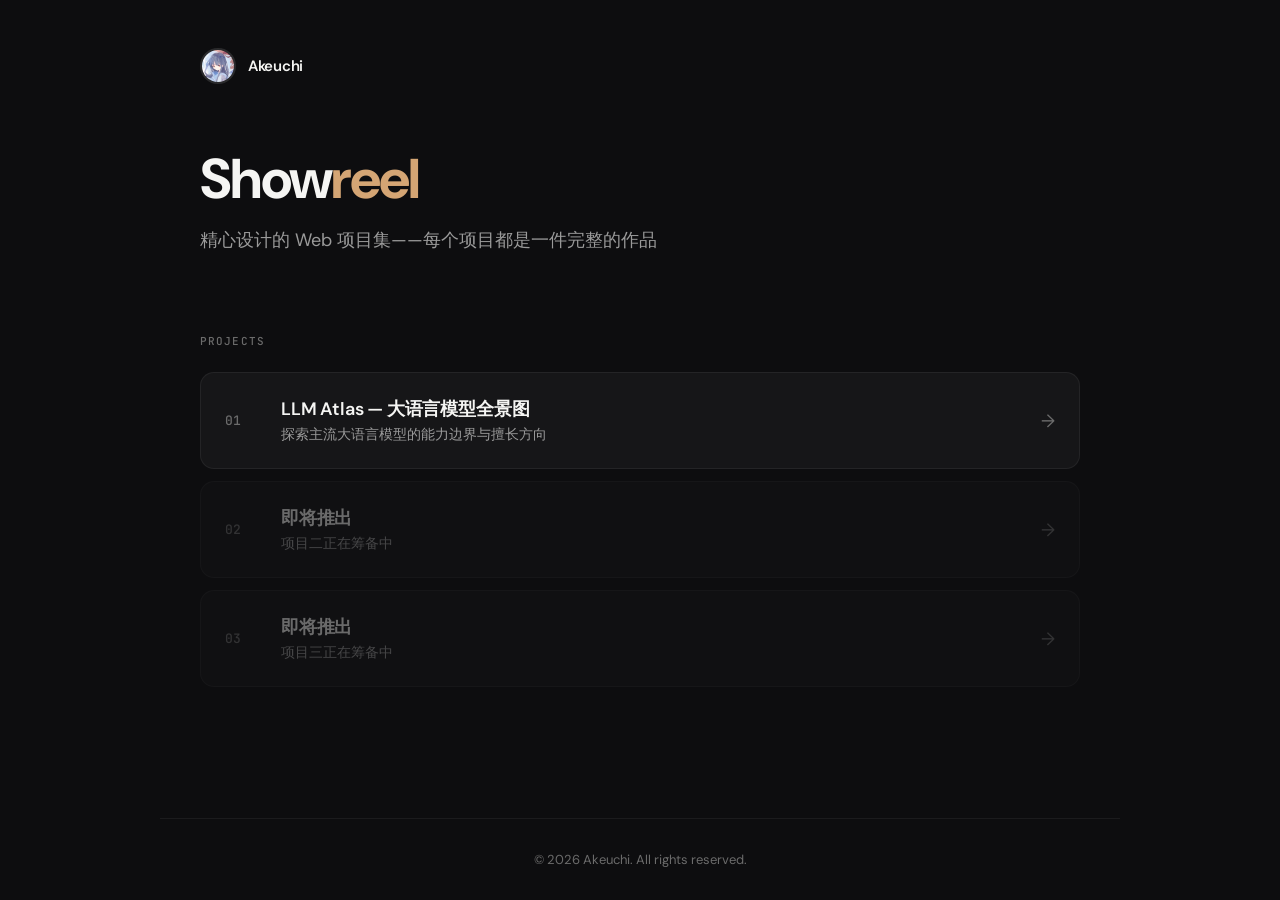
==== index.html @ cb8dd4aa "feat: add LLM Atlas showcase with model data, comparison, and use cases" ====
<!DOCTYPE html>
<html lang="zh-CN">
<head>
  <meta charset="UTF-8">
  <meta name="viewport" content="width=device-width, initial-scale=1.0">
  <title>Akeuchi — Showreel</title>
  <meta name="description" content="Akeuchi 的项目展示集">
  <link rel="preconnect" href="https://fonts.googleapis.com">
  <link rel="preconnect" href="https://fonts.gstatic.com" crossorigin>
  <link href="https://fonts.googleapis.com/css2?family=DM+Sans:opsz,wght@9..40,400;9..40,500;9..40,600;9..40,700&family=JetBrains+Mono:wght@400;500&display=swap" rel="stylesheet">
  <style>
    :root {
      --ground: #0D0D0F;
      --surface-1: #161618;
      --surface-2: #1E1E21;
      --border: rgba(255,255,255,0.06);
      --border-hover: rgba(255,255,255,0.12);
      --text-primary: #F5F5F3;
      --text-secondary: #9A9A9A;
      --text-muted: #6B6B6B;
      --accent: #D4A574;
      --font: 'DM Sans', -apple-system, sans-serif;
      --mono: 'JetBrains Mono', monospace;
      --r-md: 10px;
      --r-lg: 14px;
    }

    *, *::before, *::after { box-sizing: border-box; margin: 0; padding: 0; }

    html { scroll-behavior: smooth; }

    body {
      font-family: var(--font);
      color: var(--text-primary);
      background: var(--ground);
      -webkit-font-smoothing: antialiased;
      min-height: 100vh;
      display: flex;
      flex-direction: column;
    }

    ::selection { background: var(--accent); color: var(--ground); }

    /* Header */
    .header {
      padding: 48px 40px 0;
      max-width: 960px;
      margin: 0 auto;
      width: 100%;
    }

    .header__brand {
      display: flex;
      align-items: center;
      gap: 12px;
      margin-bottom: 64px;
    }

    .header__brand-icon {
      width: 36px;
      height: 36px;
      border-radius: 50%;
      overflow: hidden;
      flex-shrink: 0;
      border: 2px solid var(--border-hover);
    }

    .header__brand-icon img {
      width: 100%;
      height: 100%;
      object-fit: cover;
      display: block;
    }

    .header__brand-name {
      font-size: 15px;
      font-weight: 600;
      letter-spacing: -0.02em;
    }

    .header__hero {
      margin-bottom: 80px;
    }

    .header__title {
      font-size: clamp(36px, 6vw, 56px);
      font-weight: 700;
      letter-spacing: -0.03em;
      line-height: 1.1;
      margin-bottom: 16px;
    }

    .header__title span {
      color: var(--accent);
    }

    .header__subtitle {
      font-size: 18px;
      color: var(--text-secondary);
      max-width: 480px;
      line-height: 1.6;
    }

    /* Projects */
    .projects {
      flex: 1;
      padding: 0 40px 80px;
      max-width: 960px;
      margin: 0 auto;
      width: 100%;
    }

    .projects__label {
      font-family: var(--mono);
      font-size: 11px;
      font-weight: 500;
      color: var(--text-muted);
      text-transform: uppercase;
      letter-spacing: 0.1em;
      margin-bottom: 24px;
    }

    .project-link {
      display: flex;
      align-items: center;
      gap: 24px;
      padding: 24px;
      background: var(--surface-1);
      border: 1px solid var(--border);
      border-radius: var(--r-lg);
      text-decoration: none;
      color: inherit;
      transition: all 0.35s cubic-bezier(0.22, 1, 0.36, 1);
      margin-bottom: 12px;
    }

    .project-link:hover {
      border-color: var(--border-hover);
      transform: translateY(-2px);
      box-shadow: 0 4px 12px rgba(0,0,0,0.25);
    }

    .project-link__number {
      font-family: var(--mono);
      font-size: 13px;
      font-weight: 500;
      color: var(--text-muted);
      width: 32px;
      flex-shrink: 0;
    }

    .project-link__info { flex: 1; }

    .project-link__title {
      font-size: 18px;
      font-weight: 600;
      letter-spacing: -0.01em;
      margin-bottom: 4px;
    }

    .project-link__desc {
      font-size: 14px;
      color: var(--text-secondary);
    }

    .project-link__arrow {
      color: var(--text-muted);
      font-size: 18px;
      transition: transform 0.2s ease;
    }

    .project-link:hover .project-link__arrow {
      transform: translateX(4px);
      color: var(--accent);
    }

    /* Footer */
    .footer {
      padding: 32px 40px;
      border-top: 1px solid var(--border);
      text-align: center;
      font-size: 13px;
      color: var(--text-muted);
      max-width: 960px;
      margin: 0 auto;
      width: 100%;
    }

    @media (max-width: 768px) {
      .header { padding: 32px 20px 0; }
      .projects { padding: 0 20px 60px; }
      .footer { padding: 24px 20px; }
      .project-link { padding: 16px; gap: 16px; }
    }
  </style>
</head>
<body>

  <header class="header">
    <div class="header__brand">
      <div class="header__brand-icon">
        <img src="assets/images/119046579.jpg" alt="Akeuchi">
      </div>
      <span class="header__brand-name">Akeuchi</span>
    </div>
    <div class="header__hero">
      <h1 class="header__title">Show<span>reel</span></h1>
      <p class="header__subtitle">精心设计的 Web 项目集——每个项目都是一件完整的作品</p>
    </div>
  </header>

  <main class="projects">
    <div class="projects__label">Projects</div>

    <a href="projects/01-llm-showcase/index.html" class="project-link">
      <span class="project-link__number">01</span>
      <div class="project-link__info">
        <div class="project-link__title">LLM Atlas — 大语言模型全景图</div>
        <div class="project-link__desc">探索主流大语言模型的能力边界与擅长方向</div>
      </div>
      <span class="project-link__arrow">&rarr;</span>
    </a>

    <a href="#project-2" class="project-link" style="opacity: 0.4; pointer-events: none;">
      <span class="project-link__number">02</span>
      <div class="project-link__info">
        <div class="project-link__title">即将推出</div>
        <div class="project-link__desc">项目二正在筹备中</div>
      </div>
      <span class="project-link__arrow">&rarr;</span>
    </a>

    <a href="#project-3" class="project-link" style="opacity: 0.4; pointer-events: none;">
      <span class="project-link__number">03</span>
      <div class="project-link__info">
        <div class="project-link__title">即将推出</div>
        <div class="project-link__desc">项目三正在筹备中</div>
      </div>
      <span class="project-link__arrow">&rarr;</span>
    </a>
  </main>

  <footer class="footer">
    &copy; 2026 Akeuchi. All rights reserved.
  </footer>

</body>
</html>
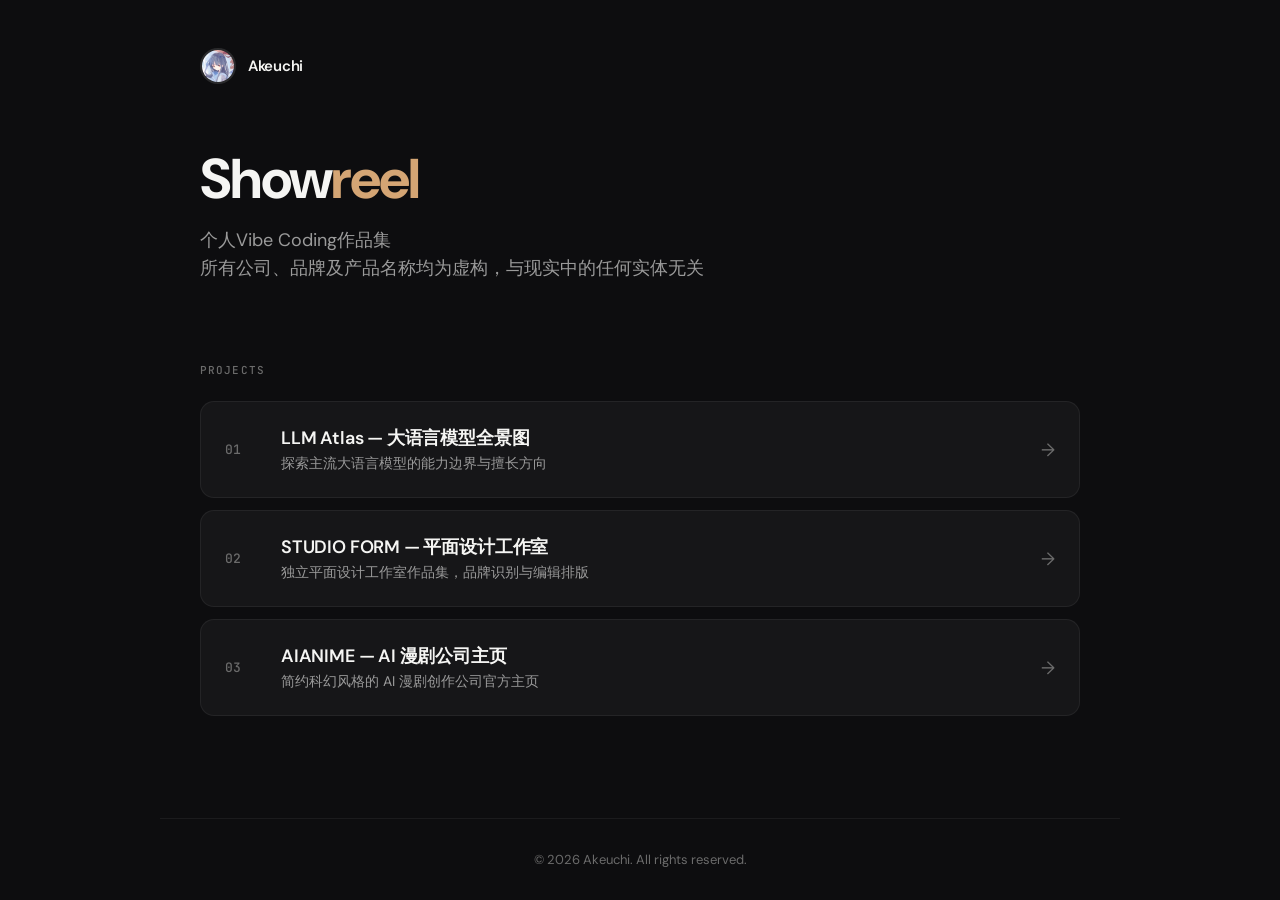
==== commit 30947cf0: "feat: add initial HTML structure and JavaScript for STUDIO FORM graphic design project" ====
--- a/index.html
+++ b/index.html
@@ -97,7 +97,7 @@
     .header__subtitle {
       font-size: 18px;
       color: var(--text-secondary);
-      max-width: 480px;
+      max-width: 600px;
       line-height: 1.6;
     }
 
@@ -205,7 +205,7 @@
     </div>
     <div class="header__hero">
       <h1 class="header__title">Show<span>reel</span></h1>
-      <p class="header__subtitle">精心设计的 Web 项目集——每个项目都是一件完整的作品</p>
+      <p class="header__subtitle">个人Vibe Coding作品集<br>所有公司、品牌及产品名称均为虚构，与现实中的任何实体无关</p>
     </div>
   </header>
 
@@ -221,20 +221,20 @@
       <span class="project-link__arrow">&rarr;</span>
     </a>
 
-    <a href="#project-2" class="project-link" style="opacity: 0.4; pointer-events: none;">
+    <a href="projects/02-graphic-design/index.html" class="project-link">
       <span class="project-link__number">02</span>
       <div class="project-link__info">
-        <div class="project-link__title">即将推出</div>
-        <div class="project-link__desc">项目二正在筹备中</div>
+        <div class="project-link__title">STUDIO FORM — 平面设计工作室</div>
+        <div class="project-link__desc">独立平面设计工作室作品集，品牌识别与编辑排版</div>
       </div>
       <span class="project-link__arrow">&rarr;</span>
     </a>
 
-    <a href="#project-3" class="project-link" style="opacity: 0.4; pointer-events: none;">
+    <a href="projects/03-ai-anime/index.html" class="project-link">
       <span class="project-link__number">03</span>
       <div class="project-link__info">
-        <div class="project-link__title">即将推出</div>
-        <div class="project-link__desc">项目三正在筹备中</div>
+        <div class="project-link__title">AIANIME — AI 漫剧公司主页</div>
+        <div class="project-link__desc">简约科幻风格的 AI 漫剧创作公司官方主页</div>
       </div>
       <span class="project-link__arrow">&rarr;</span>
     </a>
